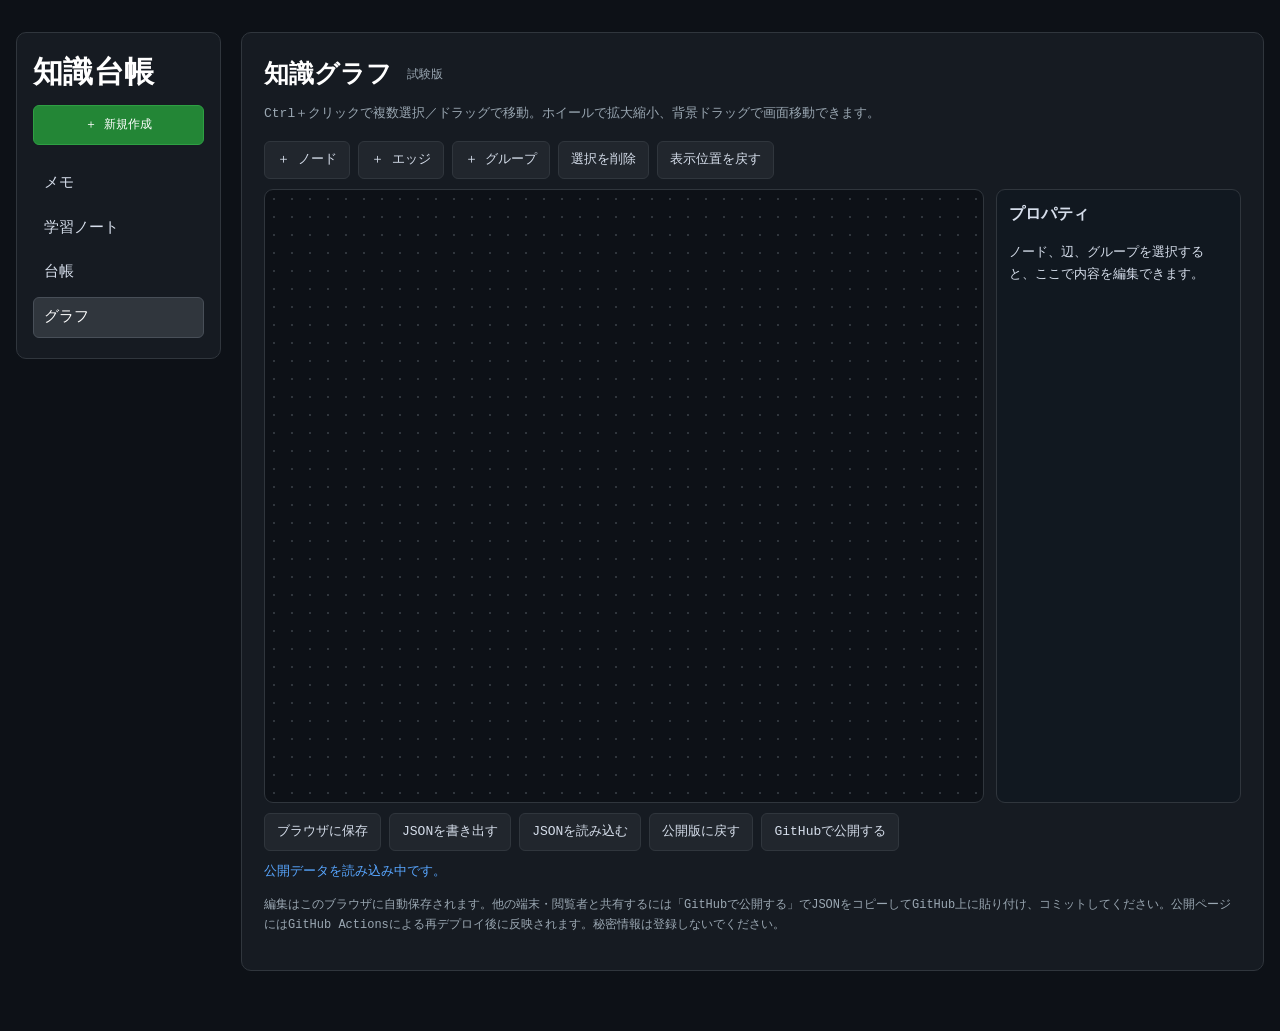
==== graph.html @ 5e3004e1 "Add inline article references and experimental knowledge graph" ====
<!doctype html>
<html lang="ja">
<head>
  <meta charset="utf-8">
  <meta name="viewport" content="width=device-width, initial-scale=1">
  <title>グラフ | 知識台帳</title>
  <link rel="stylesheet" href="./style.css">
  <link rel="stylesheet" href="./graph.css">
  <script defer src="./graph.js"></script>
</head>
<body class="graph-page">
  <div class="layout graph-layout">
    <aside class="sidebar" aria-label="サイトメニュー">
      <a class="site-title" href="./index.html#/ledger">知識台帳</a>
      <a class="create-button" href="https://app.pagescms.org/" target="_blank" rel="noopener noreferrer">＋ 新規作成</a>
      <nav class="navigation" aria-label="ページ移動">
        <a href="./index.html#/memo">メモ</a>
        <a href="./index.html#/notes">学習ノート</a>
        <a href="./index.html#/ledger">台帳</a>
        <a href="./graph.html" aria-current="page">グラフ</a>
      </nav>
    </aside>
    <main class="main-content graph-main">
      <div class="graph-heading">
        <h1>知識グラフ <span class="graph-beta">試験版</span></h1>
        <p>Ctrl＋クリックで複数選択／ドラッグで移動。ホイールで拡大縮小、背景ドラッグで画面移動できます。</p>
      </div>
      <div class="graph-toolbar" aria-label="グラフ操作">
        <button id="graph-add-node" type="button">＋ ノード</button>
        <button id="graph-connect" type="button">＋ エッジ</button>
        <button id="graph-add-group" type="button">＋ グループ</button>
        <button id="graph-delete" type="button">選択を削除</button>
        <button id="graph-view" type="button">表示位置を戻す</button>
      </div>
      <div class="graph-workspace">
        <div class="graph-surface"><svg id="graph-canvas" xmlns="http://www.w3.org/2000/svg" viewBox="0 0 1200 760" role="img" aria-label="編集可能な知識グラフ"></svg></div>
        <aside class="graph-inspector" aria-label="選択要素の設定"><h2>プロパティ</h2><div id="graph-inspector"></div></aside>
      </div>
      <div class="graph-file-toolbar">
        <button type="button" id="graph-save">ブラウザに保存</button>
        <button type="button" id="graph-export">JSONを書き出す</button>
        <label class="graph-import-label">JSONを読み込む <input type="file" id="graph-import" accept=".json,application/json"></label>
        <button type="button" id="graph-reset">公開版に戻す</button>
        <button type="button" id="graph-publish">GitHubで公開する</button>
      </div>
      <p id="graph-status" class="graph-status" role="status" aria-live="polite">公開データを読み込み中です。</p>
      <p class="graph-help">編集はこのブラウザに自動保存されます。他の端末・閲覧者と共有するには「GitHubで公開する」でJSONをコピーしてGitHub上に貼り付け、コミットしてください。公開ページにはGitHub Actionsによる再デプロイ後に反映されます。秘密情報は登録しないでください。</p>
    </main>
  </div>
</body>
</html>
---- style.css ----
/* コードブロック専用フォント。font/ 以下にファイルを配置すると適用される。 */
@font-face {
  font-family: "Ledger Code Font";
  src: url("./font/Envy%20Code%20B%2010pt.ttf") format("truetype");
  font-style: normal;
  font-weight: 400;
  font-display: swap;
}

/*
 * 知識台帳 — ctenidium28 の既存CSSを参考にしたダークテーマ。
 * 色彩: body #0d1117 / panel #161b22 / border #30363d
 * 独自フォントファイルは配布せず、一般的な等幅フォントにフォールバック。
 */
:root {
  color-scheme: dark;
  --background: #0d1117;
  --panel: #161b22;
  --text: #d6deeb;
  --heading: #fff;
  --muted: #9aa7b2;
  --muted-soft: #8b949e;
  --link: #58a6ff;
  --border: #30363d;
  --hover: #21262d;
  --selected: #30363d;
  --primary: #238636;
  --primary-border: #2ea043;
  /* 左側メニューの文字サイズ：ここを調整 */
  --sidebar-title-font-size: 30px;
  --sidebar-create-font-size: 12px;
  --sidebar-nav-font-size: 15px;
}
* { box-sizing: border-box; }
html { scroll-behavior: smooth; }
body {
  margin: 0;
  min-height: 100vh;
  background: var(--background);
  color: var(--text);
  font-family: "Envy Code B", ui-monospace, SFMono-Regular, Consolas, "Liberation Mono", monospace;
  font-size: 19px;
  line-height: 1.7;
}
button, input, textarea { font: inherit; }
a { color: var(--link); text-decoration: none; }
a:hover { text-decoration: underline; }
button { cursor: pointer; }
:focus-visible { outline: 2px solid var(--link); outline-offset: 3px; }

/* 横幅を参考CSSの980px程度に制限する。PCは左メニュー、右は記事パネル。 */
.layout {
  display: grid;
  grid-template-columns: 205px minmax(0, 1fr);
  align-items: start;
  gap: 20px;
  width: min(1100px, calc(100% - 32px));
  min-height: 100dvh;
  margin: 0 auto;
  padding: 32px 0 60px;
}
.sidebar {
  min-width: 0;
  padding: 20px 16px;
  background: var(--panel);
  border: 1px solid var(--border);
  border-radius: 10px;
  position: sticky;
  top: 20px;
}
.site-title {
  display: block;
  color: var(--heading);
  font-size: var(--sidebar-title-font-size);
  font-weight: 700;
  letter-spacing: .01em;
  line-height: 1.4;
}
.site-title:hover { color: var(--heading); text-decoration: none; }
.create-button {
  display: block;
  width: 100%;
  margin-top: 10px;
  font-size: var(--sidebar-create-font-size);
  padding: 9px 12px;
  text-decoration: none;
  text-align: center;
  color: #fff;
  background: var(--primary);
  border: 1px solid var(--primary-border);
  border-radius: 6px;
}
.create-button:hover, .create-button:focus-visible { background: var(--primary-border); text-decoration: none; }
.navigation { display: flex; flex-direction: column; gap: 3px; margin-top: 18px; }
.navigation a {
  display: block;
  padding: 7px 10px;
  font-size: var(--sidebar-nav-font-size);
  color: var(--text);
  border: 1px solid transparent;
  border-radius: 6px;
}
.navigation a:hover { text-decoration: none; background: var(--hover); }
.navigation a[aria-current="page"] {
  color: var(--heading);
  background: var(--selected);
  border-color: #484f58;
}

.main-content {
  min-width: 0;
  min-height: 380px;
  padding: 28px 30px 42px;
  background: var(--panel);
  border: 1px solid var(--border);
  border-radius: 10px;
}
.section-heading {
  margin: 0 0 24px;
  padding-bottom: 18px;
  border-bottom: 1px solid var(--border);
}
.section-heading h1 {
  margin: 0;
  color: var(--heading);
  font-size: 26px;
  font-weight: 700;
  line-height: 1.45;
}
.section-heading p { margin: 8px 0 0; color: var(--muted); font-size: 13px; }
.article-list { list-style: none; padding: 0; margin: 0; }
.article-item { padding: 20px 0 22px; border-bottom: 1px solid var(--border); }
.article-item:first-child { padding-top: 0; }
.article-item:last-child { border-bottom: none; }
.article-item h2 { margin: 0 0 8px; color: var(--heading); font-size: 19px; font-weight: 600; line-height: 1.5; }
.article-item a { color: var(--heading); overflow-wrap: anywhere; }
.article-item a:hover { color: var(--link); }
.article-item p { margin: 0; color: var(--muted); font-size: 13px; line-height: 1.75; overflow-wrap: anywhere; }

/* 初稿・加筆ラベル。一般的なハッシュタグに倣ったコンパクトな表示。 */
.article-tags { display: flex; flex-wrap: wrap; gap: 6px; margin-top: 10px; }
.article-tag {
  display: inline-flex;
  align-items: center;
  padding: 2px 9px;
  border: 1px solid var(--border);
  border-radius: 999px;
  background: var(--hover);
  color: var(--link);
  font-size: 12px;
  font-weight: 500;
  line-height: 1.6;
  white-space: nowrap;
}

.back-link { display: inline-block; margin-bottom: 24px; font-size: 13px; }
.article-head { margin: 0 0 26px; padding-bottom: 16px; border-bottom: 1px solid var(--border); }
.article-head h1 { margin: 0; color: var(--heading); font-size: 26px; line-height: 1.5; overflow-wrap: anywhere; }
.article-body { overflow-wrap: anywhere; line-height: 1.85; }
.article-body > :first-child { margin-top: 0; }
.article-body h2 { margin: 1.8em 0 .7em; padding-bottom: 7px; border-bottom: 1px solid var(--border); color: var(--heading); font-size: 28px; }
.article-body h3 { margin: 1.5em 0 .6em; color: var(--heading); font-size: 24px; }
.article-body h4 { margin: 1.4em 0 .5em; color: var(--heading); }
.article-body p, .article-body ul, .article-body ol { margin: 0 0 1.2em; }
.article-body ul, .article-body ol { padding-left: 1.8em; }
.article-body blockquote {
  margin: 1.1em 0;
  padding: 4px 0 4px 16px;
  border-left: 3px solid #484f58;
  color: var(--muted);
}
.article-body pre {
  margin: 1.2em 0;
  padding: 14px;
  background: var(--background);
  border: 1px solid var(--border);
  border-radius: 8px;
  line-height: 1.6;
  overflow-x: auto;
}
.article-body code {
  padding: .08em .32em;
  font-family: inherit;
  color: #f0f3ff;
  background: rgba(255,255,255,.06);
  border: 1px solid rgba(180,190,210,.22);
  border-radius: 4px;
  overflow-wrap: anywhere;
}
.article-body pre code { padding: 0; background: transparent; border: 0; }
/* Markdownのフェンス付きコードブロックにのみ独自フォントを適用。 */
.article-body pre,
.article-body pre code {
  font-family: "Ledger Code Font", ui-monospace, SFMono-Regular, Consolas, monospace;
}

.article-body img { display: block; max-width: 100%; height: auto; margin: 16px 0; }
.article-body table { display: block; width: 100%; margin: 16px 0; overflow-x: auto; border-collapse: collapse; }
.article-body th, .article-body td { padding: 8px 10px; border: 2px solid #484f58; text-align: left; }
.article-body th { color: var(--muted); font-weight: normal; background: var(--hover); }
.article-body hr { border: 0; border-top: 1px solid var(--border); }
.memo-text, .plain-body {
  margin: 0;
  white-space: pre-wrap;
  overflow-wrap: anywhere;
  font: inherit;
  line-height: 1.85;
}
.empty, .loading, .error-message { color: var(--muted); font-size: 13px; }
.edit-link { display: inline-block; margin-top: 26px; font-size: 13px; }

@media (max-width: 760px) {
  :root {
    --sidebar-title-font-size: 20px;
    --sidebar-nav-font-size: 13px;
  }
  .layout { display: flex; flex-direction: column; width: min(100% - 24px, 640px); padding: 12px 0 36px; gap: 12px; }
  .sidebar { position: static; width: 100%; padding: 16px; }
  .create-button { width: auto; padding: 6px 12px; }
  .navigation { flex-direction: row; flex-wrap: wrap; gap: 5px; margin-top: 12px; }
  .navigation a { padding: 5px 9px; }
  .main-content { width: 100%; min-height: 320px; padding: 22px 18px 35px; }
  .section-heading { margin-bottom: 18px; }
  .section-heading h1 { font-size: 23px; }
  .article-head h1 { font-size: 23px; }
  .article-item h2 { font-size: 17px; }
  .create-dialog { padding: 18px; }
}

/* 長い独立数式が記事幅を超える場合に横スクロール可能にする。 */
.article-body .katex-display {
  overflow-x: auto;
  overflow-y: hidden;
  max-width: 100%;
}

/* Pages CMS の画像・ファイル欄に登録した添付データ */
.article-assets { margin-top: 30px; }
.article-asset-section { margin-top: 22px; }
.article-asset-section h2 { margin: 0 0 12px; color: var(--heading); font-size: 18px; }
.article-image-gallery { display: grid; grid-template-columns: repeat(auto-fit, minmax(min(100%, 210px), 1fr)); gap: 12px; }
.article-image-gallery img { display: block; max-width: 100%; width: 100%; height: auto; border: 1px solid var(--border); border-radius: 6px; }
.article-attachment-list { margin: 0; padding-left: 1.6em; overflow-wrap: anywhere; }
.article-attachment-list li { margin: 5px 0; }

/* 同一台帳内の記事リンクをクリックしたときだけ現れるインライン参照。 */
.article-reference { display: inline; }
.article-reference-heading { display: inline-flex; align-items: center; gap: 10px; flex-wrap: wrap; }
.article-reference-title { color: var(--heading); font-weight: 600; }
.article-reference-close {
  padding: 1px 7px; border-radius: 4px; border: 1px solid var(--border);
  background: var(--hover); color: var(--link); font: inherit; font-size: .72em; cursor: pointer;
}
.article-reference-panel {
  display: block; margin: 10px 0 15px; padding: 14px 17px;
  background: var(--background); border-left: 3px solid var(--link);
  border-radius: 0 7px 7px 0; font-size: .9em;
  max-height: 75vh; overflow-y: auto; overflow-x: auto;
}
.article-reference-panel .article-body { font-size: 1em; }
.article-reference-panel .article-tags { margin: 0 0 10px; }
---- graph.css ----
/* 知識グラフ試験版：既存のstyle.cssに依存する追加レイアウト */
.graph-layout { width: min(1500px, calc(100% - 32px)); }
.graph-main { padding: 22px; }
.graph-heading h1 { margin: 0; color: var(--heading); font-size: 25px; }
.graph-heading p { margin: 5px 0 16px; color: var(--muted); font-size: 13px; }
.graph-beta { font-size: 12px; font-weight: normal; color: var(--muted); vertical-align: middle; }
.graph-toolbar, .graph-file-toolbar { display: flex; flex-wrap: wrap; align-items: center; gap: 8px; margin: 10px 0; }
.graph-toolbar button, .graph-file-toolbar button, .graph-import-label, .graph-inspector button { color: var(--text); font: inherit; font-size: 13px; background: var(--hover); border: 1px solid var(--border); border-radius: 6px; padding: 7px 12px; cursor: pointer; }
.graph-toolbar button:hover, .graph-file-toolbar button:hover, .graph-import-label:hover, .graph-inspector button:hover { border-color: var(--link); }
.graph-toolbar .active { background: #1c3b60; border-color: var(--link); }
.graph-workspace { display: grid; grid-template-columns: minmax(0,1fr) 245px; gap: 12px; }
.graph-surface { min-width: 0; border: 1px solid var(--border); border-radius: 9px; overflow: hidden; background-color: #0d1117; background-image: radial-gradient(#30363d 0.8px,transparent 0.8px); background-size: 18px 18px; }
#graph-canvas { display: block; width: 100%; height: min(68vh, 690px); min-height: 410px; cursor: grab; touch-action: none; user-select: none; }
#graph-canvas:active { cursor: grabbing; }
.graph-node { cursor: move; }
.graph-node.selected rect { filter: drop-shadow(0 0 5px #58a6ff); }
.graph-node-label { font-family: system-ui, sans-serif; font-size: 15px; fill: #f1f5f9; font-weight: 600; }
.graph-group { cursor: move; }
.graph-group.selected rect { stroke-width: 4; }
.graph-group-title { fill: #d6deeb; font: 600 17px system-ui, sans-serif; pointer-events: none; }
.graph-edge { cursor: move; }
.graph-edge.selected > path:first-child { stroke: #58a6ff; }
.graph-edge-label { fill: #f1f5f9; font: 14px system-ui, sans-serif; paint-order: stroke; stroke: #0d1117; stroke-width: 5px; }
.graph-waypoint { fill: #f1f5f9; stroke: #2563eb; stroke-width: 3; cursor: move; }
.graph-inspector { border: 1px solid var(--border); border-radius: 9px; padding: 12px; background: #111820; font-size: 13px; max-height: 690px; overflow: auto; }
.graph-inspector h2 { margin: 0 0 12px; font-size: 16px; }
.graph-inspector h3 { margin: 0 0 12px; font-size: 15px; }
.graph-inspector label { display: block; margin-bottom: 13px; }
.graph-inspector input:not([type=checkbox]), .graph-inspector textarea, .graph-inspector select { display: block; box-sizing: border-box; width: 100%; background: var(--background); color: var(--text); border: 1px solid var(--border); border-radius: 5px; padding: 6px; font: inherit; margin-top: 5px; }
.graph-inspector input[type=color] { height: 40px; cursor: pointer; }
.graph-inspector input[type=range] { padding: 0; }
.graph-inspector fieldset { border: 1px solid var(--border); border-radius: 6px; margin: 12px 0 0; }
.graph-inspector .graph-check { display: flex; align-items: flex-start; gap: 5px; margin: 7px 0; overflow-wrap: anywhere; }
.graph-inspector .graph-check input { margin: 3px; }
.graph-import-label { position: relative; overflow: hidden; }
.graph-import-label input { position: absolute; inset: 0; opacity: 0; cursor: pointer; }
.graph-status { min-height: 1.5em; margin: 10px 0 4px; font-size: 13px; color: var(--link); }
.graph-help { font-size: 12px; color: var(--muted); line-height: 1.7; }
@media (max-width: 900px) { .graph-workspace { grid-template-columns: 1fr; } .graph-inspector { max-height: none; } }
@media (max-width: 760px) { .graph-layout { width: min(100% - 24px, 640px); } .graph-main { padding: 15px; } #graph-canvas { min-height: 350px; height: 55vh; } }
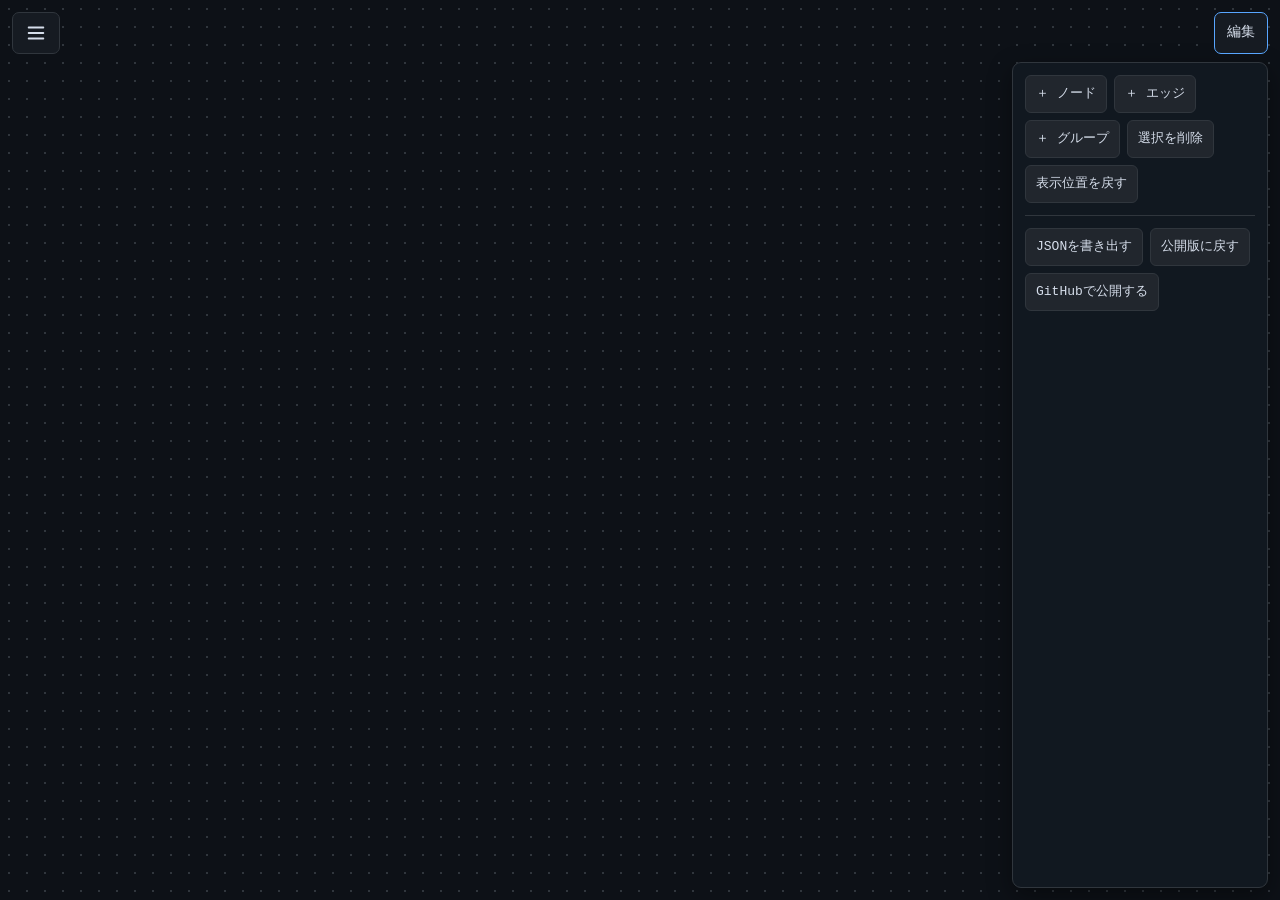
==== commit 694ddbf8: "Add resources collection and streamline fullscreen graph" ====
--- a/graph.html
+++ b/graph.html
@@ -9,22 +9,22 @@
   <script defer src="./graph.js"></script>
 </head>
 <body class="graph-page">
-  <div class="layout graph-layout">
-    <aside class="sidebar" aria-label="サイトメニュー">
+  <main class="graph-main" aria-label="グラフ">
+    <div class="graph-surface"><svg id="graph-canvas" xmlns="http://www.w3.org/2000/svg" viewBox="0 0 1200 760" role="img" aria-label="編集可能な知識グラフ"></svg></div>
+    <button id="graph-menu-toggle" class="graph-floating-button graph-menu-toggle" type="button" aria-label="サイトメニュー" aria-controls="graph-menu" aria-expanded="false"><svg width="22" height="22" viewBox="0 0 24 24" aria-hidden="true"><path d="M4 6h16M4 12h16M4 18h16" fill="none" stroke="currentColor" stroke-width="2" stroke-linecap="round"/></svg></button>
+    <aside id="graph-menu" class="sidebar graph-menu" aria-label="サイトメニュー" hidden>
       <a class="site-title" href="./index.html#/ledger">知識台帳</a>
       <a class="create-button" href="https://app.pagescms.org/" target="_blank" rel="noopener noreferrer">＋ 新規作成</a>
       <nav class="navigation" aria-label="ページ移動">
         <a href="./index.html#/memo">メモ</a>
+        <a href="./index.html#/resources">資料</a>
         <a href="./index.html#/notes">学習ノート</a>
         <a href="./index.html#/ledger">台帳</a>
         <a href="./graph.html" aria-current="page">グラフ</a>
       </nav>
     </aside>
-    <main class="main-content graph-main">
-      <div class="graph-heading">
-        <h1>知識グラフ <span class="graph-beta">試験版</span></h1>
-        <p>Ctrl＋クリックで複数選択／ドラッグで移動。ホイールで拡大縮小、背景ドラッグで画面移動できます。</p>
-      </div>
+    <button id="graph-edit-toggle" class="graph-floating-button graph-edit-toggle" type="button" aria-controls="graph-tools" aria-expanded="true">編集</button>
+    <aside id="graph-tools" class="graph-inspector graph-tools" aria-label="グラフ編集">
       <div class="graph-toolbar" aria-label="グラフ操作">
         <button id="graph-add-node" type="button">＋ ノード</button>
         <button id="graph-connect" type="button">＋ エッジ</button>
@@ -32,20 +32,14 @@
         <button id="graph-delete" type="button">選択を削除</button>
         <button id="graph-view" type="button">表示位置を戻す</button>
       </div>
-      <div class="graph-workspace">
-        <div class="graph-surface"><svg id="graph-canvas" xmlns="http://www.w3.org/2000/svg" viewBox="0 0 1200 760" role="img" aria-label="編集可能な知識グラフ"></svg></div>
-        <aside class="graph-inspector" aria-label="選択要素の設定"><h2>プロパティ</h2><div id="graph-inspector"></div></aside>
-      </div>
+      <div id="graph-inspector"></div>
       <div class="graph-file-toolbar">
-        <button type="button" id="graph-save">ブラウザに保存</button>
         <button type="button" id="graph-export">JSONを書き出す</button>
-        <label class="graph-import-label">JSONを読み込む <input type="file" id="graph-import" accept=".json,application/json"></label>
         <button type="button" id="graph-reset">公開版に戻す</button>
         <button type="button" id="graph-publish">GitHubで公開する</button>
       </div>
-      <p id="graph-status" class="graph-status" role="status" aria-live="polite">公開データを読み込み中です。</p>
-      <p class="graph-help">編集はこのブラウザに自動保存されます。他の端末・閲覧者と共有するには「GitHubで公開する」でJSONをコピーしてGitHub上に貼り付け、コミットしてください。公開ページにはGitHub Actionsによる再デプロイ後に反映されます。秘密情報は登録しないでください。</p>
-    </main>
-  </div>
+      <p id="graph-status" class="graph-status" role="status" aria-live="polite"></p>
+    </aside>
+  </main>
 </body>
-</html>+</html>
--- a/graph.css
+++ b/graph.css
@@ -1,20 +1,24 @@
-/* 知識グラフ試験版：既存のstyle.cssに依存する追加レイアウト */
-.graph-layout { width: min(1500px, calc(100% - 32px)); }
-.graph-main { padding: 22px; }
-.graph-heading h1 { margin: 0; color: var(--heading); font-size: 25px; }
-.graph-heading p { margin: 5px 0 16px; color: var(--muted); font-size: 13px; }
-.graph-beta { font-size: 12px; font-weight: normal; color: var(--muted); vertical-align: middle; }
-.graph-toolbar, .graph-file-toolbar { display: flex; flex-wrap: wrap; align-items: center; gap: 8px; margin: 10px 0; }
-.graph-toolbar button, .graph-file-toolbar button, .graph-import-label, .graph-inspector button { color: var(--text); font: inherit; font-size: 13px; background: var(--hover); border: 1px solid var(--border); border-radius: 6px; padding: 7px 12px; cursor: pointer; }
-.graph-toolbar button:hover, .graph-file-toolbar button:hover, .graph-import-label:hover, .graph-inspector button:hover { border-color: var(--link); }
+/* 全画面グラフ。サイトメニューと編集パネルはキャンバス上に重ねる。 */
+.graph-page { margin: 0; width: 100%; height: 100dvh; overflow: hidden; }
+.graph-main, .graph-surface { position: fixed; inset: 0; }
+.graph-surface { background-color: #0d1117; background-image: radial-gradient(#30363d 0.8px,transparent 0.8px); background-size: 18px 18px; }
+#graph-canvas { display: block; width: 100%; height: 100%; cursor: grab; touch-action: none; user-select: none; }
+#graph-canvas:active { cursor: grabbing; }
+.graph-page [hidden] { display: none !important; }
+.graph-floating-button { position: fixed; top: 12px; z-index: 30; display: grid; place-items: center; min-width: 42px; height: 42px; color: var(--text); background: var(--panel); border: 1px solid var(--border); border-radius: 7px; padding: 0 12px; font: inherit; font-size: 14px; }
+.graph-floating-button:hover, .graph-floating-button[aria-expanded="true"] { border-color: var(--link); }
+.graph-menu-toggle { left: 12px; }
+.graph-edit-toggle { right: 12px; }
+.graph-menu.sidebar { position: fixed; top: 62px; left: 12px; width: 205px; max-height: calc(100dvh - 74px); overflow: auto; z-index: 25; box-shadow: 0 8px 24px #0006; }
+.graph-tools { position: fixed; top: 62px; right: 12px; bottom: 12px; width: 256px; max-width: calc(100vw - 24px); z-index: 20; box-shadow: 0 8px 24px #0006; }
+.graph-toolbar, .graph-file-toolbar { display: flex; flex-wrap: wrap; gap: 7px; }
+.graph-file-toolbar { margin-top: 12px; padding-top: 12px; border-top: 1px solid var(--border); }
+.graph-toolbar button, .graph-file-toolbar button, .graph-inspector button { color: var(--text); font: inherit; font-size: 13px; background: var(--hover); border: 1px solid var(--border); border-radius: 6px; padding: 7px 10px; cursor: pointer; }
+.graph-toolbar button:hover, .graph-file-toolbar button:hover, .graph-inspector button:hover { border-color: var(--link); }
 .graph-toolbar .active { background: #1c3b60; border-color: var(--link); }
-.graph-workspace { display: grid; grid-template-columns: minmax(0,1fr) 245px; gap: 12px; }
-.graph-surface { min-width: 0; border: 1px solid var(--border); border-radius: 9px; overflow: hidden; background-color: #0d1117; background-image: radial-gradient(#30363d 0.8px,transparent 0.8px); background-size: 18px 18px; }
-#graph-canvas { display: block; width: 100%; height: min(68vh, 690px); min-height: 410px; cursor: grab; touch-action: none; user-select: none; }
-#graph-canvas:active { cursor: grabbing; }
 .graph-node { cursor: move; }
-.graph-node.selected rect { filter: drop-shadow(0 0 5px #58a6ff); }
-.graph-node-label { font-family: system-ui, sans-serif; font-size: 15px; fill: #f1f5f9; font-weight: 600; }
+.graph-node-label { font-family: system-ui, sans-serif; font-weight: 600; paint-order: stroke; stroke: #0d1117; stroke-width: 3px; stroke-linejoin: round; }
+.graph-node.selected .graph-node-label { filter: drop-shadow(0 0 3px #58a6ff); text-decoration: underline; }
 .graph-group { cursor: move; }
 .graph-group.selected rect { stroke-width: 4; }
 .graph-group-title { fill: #d6deeb; font: 600 17px system-ui, sans-serif; pointer-events: none; }
@@ -22,19 +26,19 @@
 .graph-edge.selected > path:first-child { stroke: #58a6ff; }
 .graph-edge-label { fill: #f1f5f9; font: 14px system-ui, sans-serif; paint-order: stroke; stroke: #0d1117; stroke-width: 5px; }
 .graph-waypoint { fill: #f1f5f9; stroke: #2563eb; stroke-width: 3; cursor: move; }
-.graph-inspector { border: 1px solid var(--border); border-radius: 9px; padding: 12px; background: #111820; font-size: 13px; max-height: 690px; overflow: auto; }
-.graph-inspector h2 { margin: 0 0 12px; font-size: 16px; }
+.graph-inspector { border: 1px solid var(--border); border-radius: 9px; padding: 12px; background: #111820; font-size: 13px; overflow: auto; }
+#graph-inspector:not(:empty) { margin-top: 12px; padding-top: 12px; border-top: 1px solid var(--border); }
 .graph-inspector h3 { margin: 0 0 12px; font-size: 15px; }
 .graph-inspector label { display: block; margin-bottom: 13px; }
 .graph-inspector input:not([type=checkbox]), .graph-inspector textarea, .graph-inspector select { display: block; box-sizing: border-box; width: 100%; background: var(--background); color: var(--text); border: 1px solid var(--border); border-radius: 5px; padding: 6px; font: inherit; margin-top: 5px; }
-.graph-inspector input[type=color] { height: 40px; cursor: pointer; }
+.graph-inspector input[type=color] { height: 36px; cursor: pointer; }
 .graph-inspector input[type=range] { padding: 0; }
 .graph-inspector fieldset { border: 1px solid var(--border); border-radius: 6px; margin: 12px 0 0; }
 .graph-inspector .graph-check { display: flex; align-items: flex-start; gap: 5px; margin: 7px 0; overflow-wrap: anywhere; }
 .graph-inspector .graph-check input { margin: 3px; }
-.graph-import-label { position: relative; overflow: hidden; }
-.graph-import-label input { position: absolute; inset: 0; opacity: 0; cursor: pointer; }
-.graph-status { min-height: 1.5em; margin: 10px 0 4px; font-size: 13px; color: var(--link); }
-.graph-help { font-size: 12px; color: var(--muted); line-height: 1.7; }
-@media (max-width: 900px) { .graph-workspace { grid-template-columns: 1fr; } .graph-inspector { max-height: none; } }
-@media (max-width: 760px) { .graph-layout { width: min(100% - 24px, 640px); } .graph-main { padding: 15px; } #graph-canvas { min-height: 350px; height: 55vh; } }
+.graph-status { margin: 10px 0 0; font-size: 12px; color: var(--link); overflow-wrap: anywhere; }
+.graph-status:empty { display: none; }
+@media (max-width: 600px) {
+  .graph-tools { width: min(256px, calc(100vw - 76px)); }
+  .graph-menu.sidebar { max-width: calc(100vw - 24px); }
+}
